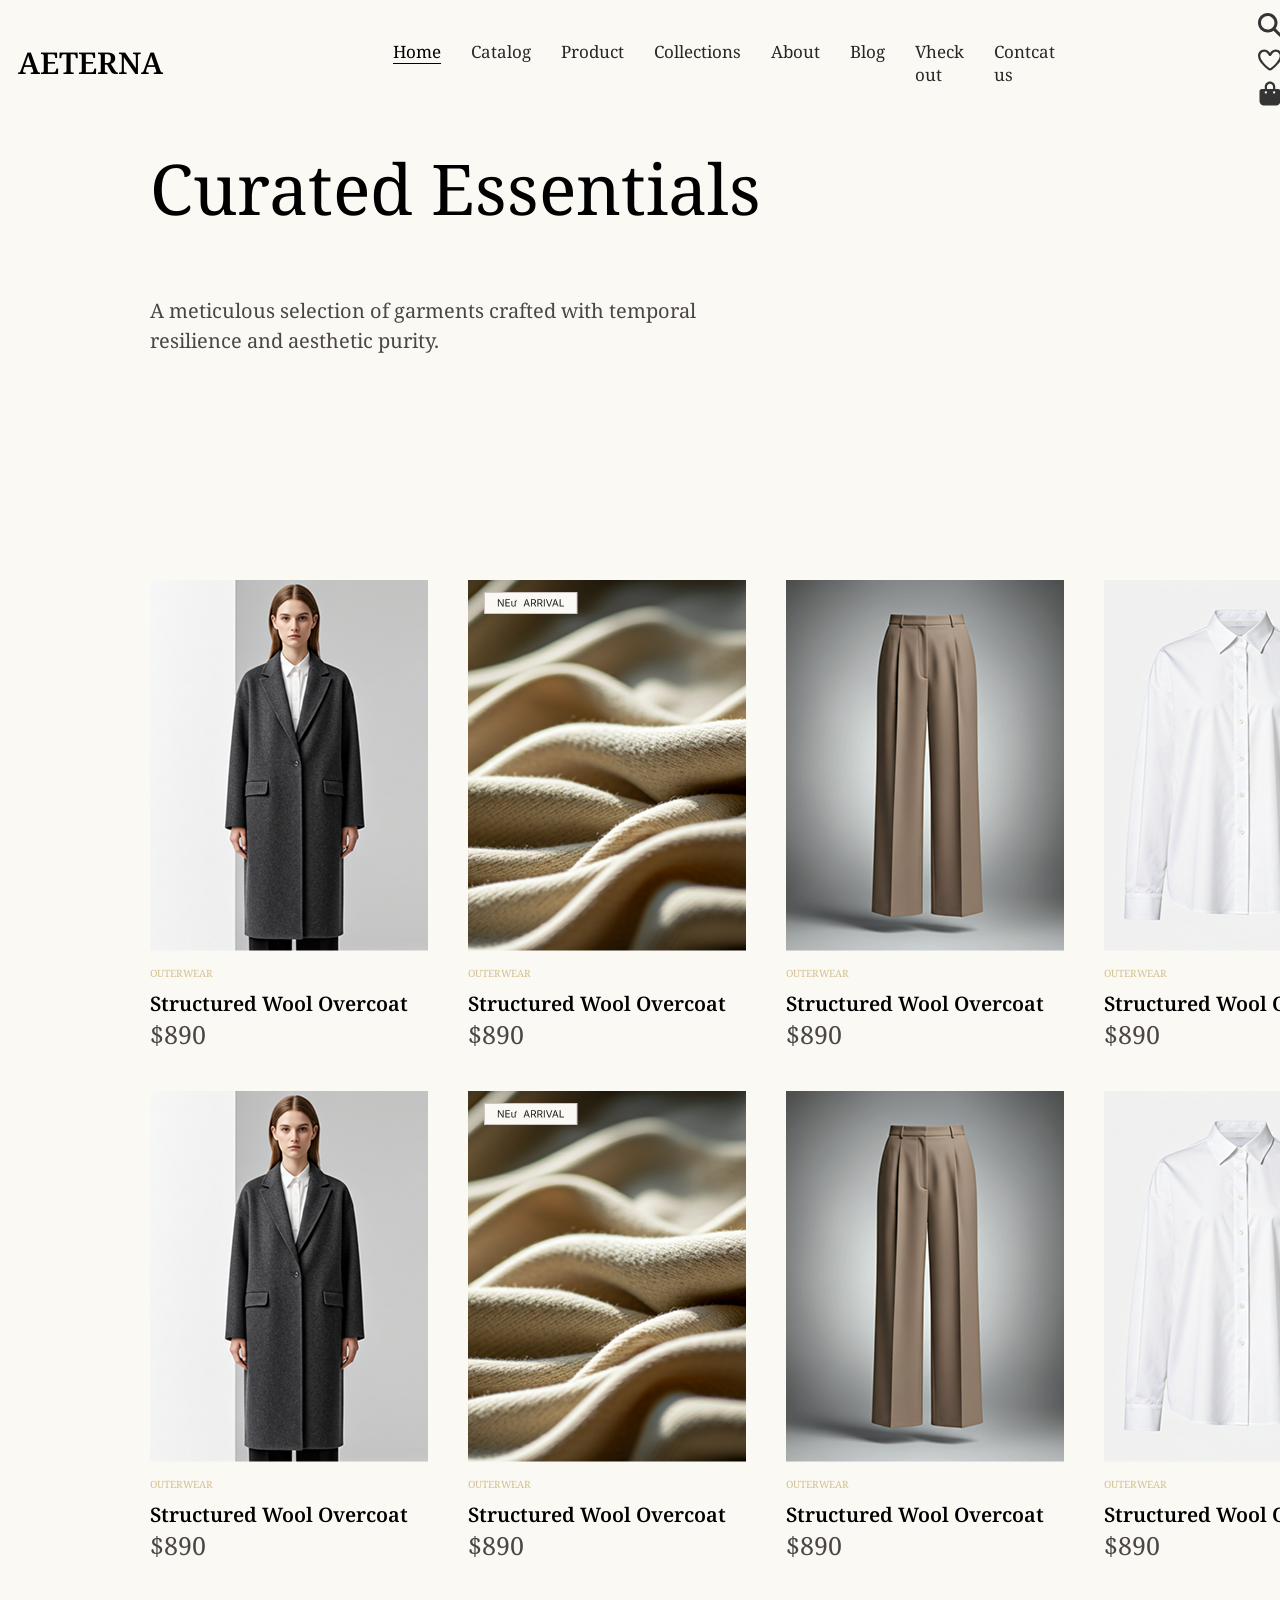
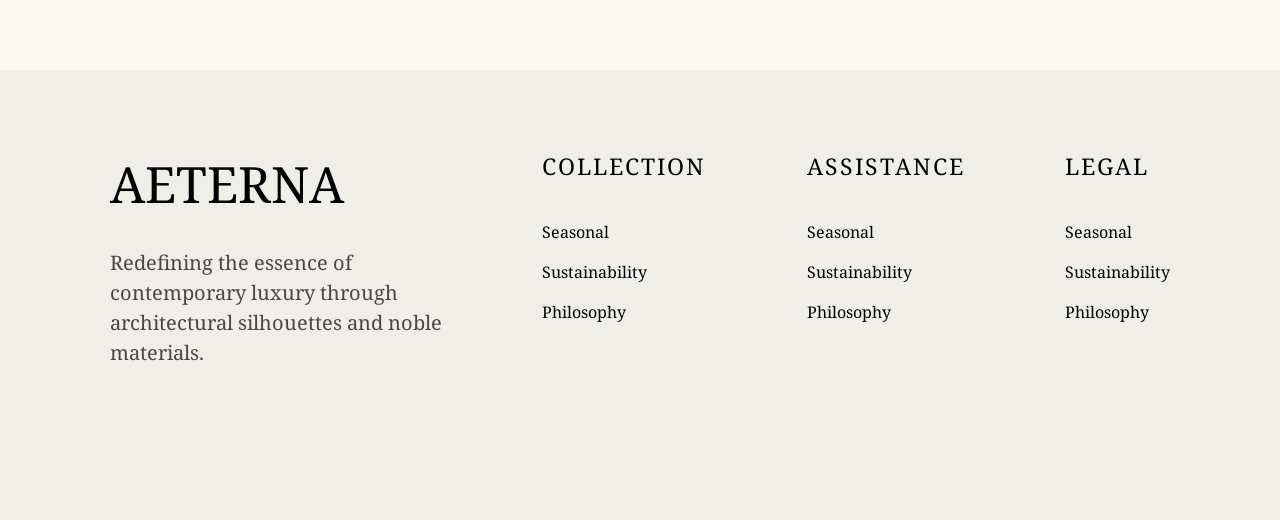
==== index2.html @ ebe58701 "four section" ====
<!doctype html>
<html lang="en">
  <head>
    <meta charset="UTF-8" />
    <meta name="viewport" content="width=device-width, initial-scale=1.0" />
    <title>Document</title>
    <link rel="stylesheet" href="./style2.css" />
  </head>
  <body>
    <header>
      <section class="conteiner1">
        <div class="asist1">
          <div class="flex1">
            <div>
              <p class="text1">AETERNA</p>
            </div>

            <div>
              <ul>
                <li><a class="a1" href="./index.html">Home</a></li>
                <li><a href="./index2.html">Catalog</a></li>
                <li><a href="./index3.html">Product</a></li>
                <li><a href="./index4.html">Collections</a></li>
                <li><a href="./index5.html">About</a></li>
                <li><a href="./index6.html">Blog</a></li>
                <li><a href="./index7.html">Vheck out</a></li>
                <li><a href="./index8.html">Contcat us</a></li>
              </ul>
            </div>

            <div>
              <svg
                class="icon1"
                xmlns="http://www.w3.org/2000/svg"
                viewBox="0 0 640 640"
              >
                <!--!Font Awesome Free v7.2.0 by @fontawesome - https://fontawesome.com License - https://fontawesome.com/license/free Copyright 2026 Fonticons, Inc.-->
                <path
                  fill="rgb(52, 52, 52)"
                  d="M480 272C480 317.9 465.1 360.3 440 394.7L566.6 521.4C579.1 533.9 579.1 554.2 566.6 566.7C554.1 579.2 533.8 579.2 521.3 566.7L394.7 440C360.3 465.1 317.9 480 272 480C157.1 480 64 386.9 64 272C64 157.1 157.1 64 272 64C386.9 64 480 157.1 480 272zM272 416C351.5 416 416 351.5 416 272C416 192.5 351.5 128 272 128C192.5 128 128 192.5 128 272C128 351.5 192.5 416 272 416z"
                />
              </svg>
              <svg
                class="icon1"
                xmlns="http://www.w3.org/2000/svg"
                viewBox="0 0 640 640"
              >
                <!--!Font Awesome Free v7.2.0 by @fontawesome - https://fontawesome.com License - https://fontawesome.com/license/free Copyright 2026 Fonticons, Inc.-->
                <path
                  fill="rgb(52, 52, 52)"
                  d="M442.9 144C415.6 144 389.9 157.1 373.9 179.2L339.5 226.8C335 233 327.8 236.7 320.1 236.7C312.4 236.7 305.2 233 300.7 226.8L266.3 179.2C250.3 157.1 224.6 144 197.3 144C150.3 144 112.2 182.1 112.2 229.1C112.2 279 144.2 327.5 180.3 371.4C221.4 421.4 271.7 465.4 306.2 491.7C309.4 494.1 314.1 495.9 320.2 495.9C326.3 495.9 331 494.1 334.2 491.7C368.7 465.4 419 421.3 460.1 371.4C496.3 327.5 528.2 279 528.2 229.1C528.2 182.1 490.1 144 443.1 144zM335 151.1C360 116.5 400.2 96 442.9 96C516.4 96 576 155.6 576 229.1C576 297.7 533.1 358 496.9 401.9C452.8 455.5 399.6 502 363.1 529.8C350.8 539.2 335.6 543.9 320 543.9C304.4 543.9 289.2 539.2 276.9 529.8C240.4 502 187.2 455.5 143.1 402C106.9 358.1 64 297.7 64 229.1C64 155.6 123.6 96 197.1 96C239.8 96 280 116.5 305 151.1L320 171.8L335 151.1z"
                />
              </svg>
              <svg
                class="icon1"
                xmlns="http://www.w3.org/2000/svg"
                viewBox="0 0 640 640"
              >
                <!--!Font Awesome Free v7.2.0 by @fontawesome - https://fontawesome.com License - https://fontawesome.com/license/free Copyright 2026 Fonticons, Inc.-->
                <path
                  fill="rgb(52, 52, 52)"
                  d="M256 144C256 108.7 284.7 80 320 80C355.3 80 384 108.7 384 144L384 192L256 192L256 144zM208 192L144 192C117.5 192 96 213.5 96 240L96 448C96 501 139 544 192 544L448 544C501 544 544 501 544 448L544 240C544 213.5 522.5 192 496 192L432 192L432 144C432 82.1 381.9 32 320 32C258.1 32 208 82.1 208 144L208 192zM232 240C245.3 240 256 250.7 256 264C256 277.3 245.3 288 232 288C218.7 288 208 277.3 208 264C208 250.7 218.7 240 232 240zM384 264C384 250.7 394.7 240 408 240C421.3 240 432 250.7 432 264C432 277.3 421.3 288 408 288C394.7 288 384 277.3 384 264z"
                />
              </svg>
            </div>
          </div>
        </div>
      </section>
    </header>

    <main>
      <section class="conteiner2">
        <div class="asist2">
          <p class="text2">Curated Essentials</p>
          <p class="text3">
            A meticulous selection of garments crafted with temporal <br />
            resilience and aesthetic purity.
          </p>
        </div>
      </section>

      <section class="conteiner3">
        <div class="asist3">
          <div class="flex3">
            <div>
                <img src="./Container (13).png" alt="">
                <p class="text14">OUTERWEAR</p>
                <p class="text15">Structured Wool Overcoat</p>
                <p class="text16">$890</p>
            </div>

             <div>
                <img src="./Container (14).png" alt="">
                <p class="text14">OUTERWEAR</p>
                <p class="text15">Structured Wool Overcoat</p>
                <p class="text16">$890</p>
            </div>

             <div>
                <img src="./Container (15).png" alt="">
                <p class="text14">OUTERWEAR</p>
                <p class="text15">Structured Wool Overcoat</p>
                <p class="text16">$890</p>
            </div>

             <div>
                <img src="./Container (16).png" alt="">
                <p class="text14">OUTERWEAR</p>
                <p class="text15">Structured Wool Overcoat</p>
                <p class="text16">$890</p>
            </div>

             <div>
                <img src="./Container (17).png" alt="">
                <p class="text14">OUTERWEAR</p>
                <p class="text15">Structured Wool Overcoat</p>
                <p class="text16">$890</p>
            </div>


             <div>
                <img src="./Container (13).png" alt="">
                <p class="text14">OUTERWEAR</p>
                <p class="text15">Structured Wool Overcoat</p>
                <p class="text16">$890</p>
            </div>

             <div>
                <img src="./Container (14).png" alt="">
                <p class="text14">OUTERWEAR</p>
                <p class="text15">Structured Wool Overcoat</p>
                <p class="text16">$890</p>
            </div>

             <div>
                <img src="./Container (15).png" alt="">
                <p class="text14">OUTERWEAR</p>
                <p class="text15">Structured Wool Overcoat</p>
                <p class="text16">$890</p>
            </div>

             <div>
                <img src="./Container (16).png" alt="">
                <p class="text14">OUTERWEAR</p>
                <p class="text15">Structured Wool Overcoat</p>
                <p class="text16">$890</p>
            </div>

             <div>
                <img src="./Container (17).png" alt="">
                <p class="text14">OUTERWEAR</p>
                <p class="text15">Structured Wool Overcoat</p>
                <p class="text16">$890</p>
            </div>
          </div>


           <div class="flex3">
            <div>
                <img src="./Container (13).png" alt="">
                <p class="text14">OUTERWEAR</p>
                <p class="text15">Structured Wool Overcoat</p>
                <p class="text16">$890</p>
            </div>

             <div>
                <img src="./Container (14).png" alt="">
                <p class="text14">OUTERWEAR</p>
                <p class="text15">Structured Wool Overcoat</p>
                <p class="text16">$890</p>
            </div>

             <div>
                <img src="./Container (15).png" alt="">
                <p class="text14">OUTERWEAR</p>
                <p class="text15">Structured Wool Overcoat</p>
                <p class="text16">$890</p>
            </div>

             <div>
                <img src="./Container (16).png" alt="">
                <p class="text14">OUTERWEAR</p>
                <p class="text15">Structured Wool Overcoat</p>
                <p class="text16">$890</p>
            </div>

             <div>
                <img src="./Container (17).png" alt="">
                <p class="text14">OUTERWEAR</p>
                <p class="text15">Structured Wool Overcoat</p>
                <p class="text16">$890</p>
            </div>


             <div>
                <img src="./Container (13).png" alt="">
                <p class="text14">OUTERWEAR</p>
                <p class="text15">Structured Wool Overcoat</p>
                <p class="text16">$890</p>
            </div>

             <div>
                <img src="./Container (14).png" alt="">
                <p class="text14">OUTERWEAR</p>
                <p class="text15">Structured Wool Overcoat</p>
                <p class="text16">$890</p>
            </div>

             <div>
                <img src="./Container (15).png" alt="">
                <p class="text14">OUTERWEAR</p>
                <p class="text15">Structured Wool Overcoat</p>
                <p class="text16">$890</p>
            </div>

             <div>
                <img src="./Container (16).png" alt="">
                <p class="text14">OUTERWEAR</p>
                <p class="text15">Structured Wool Overcoat</p>
                <p class="text16">$890</p>
            </div>

             <div>
                <img src="./Container (17).png" alt="">
                <p class="text14">OUTERWEAR</p>
                <p class="text15">Structured Wool Overcoat</p>
                <p class="text16">$890</p>
            </div>
          </div>


        </div>    
      </section>
    </main>


     <footer>
      <section class="conteiner6">
        <div class="asist6">
          <div class="flex5">
            <div>
              <p class="text10">AETERNA</p>
              <p class="text11">
                Redefining the essence of <br />
                contemporary luxury through <br />
                architectural silhouettes and noble <br />
                materials.
              </p>
            </div>

            <div>
              <p class="text12">COLLECTION</p>
              <p class="text13">Seasonal <br> Sustainability <br> Philosophy</p>
            </div>

             <div>
              <p class="text12">ASSISTANCE</p>
              <p class="text13">Seasonal <br> Sustainability <br> Philosophy</p>
            </div>

             <div>
              <p class="text12">LEGAL</p>
              <p class="text13">Seasonal <br> Sustainability <br> Philosophy</p>
            </div>
          </div>
        </div>
      </section>
    </footer>
  </body>
</html>
---- style2.css ----
@import url('https://fonts.googleapis.com/css2?family=Noto+Serif:ital,wght@0,100..900;1,100..900&display=swap');

*{
    margin: 0;
     font-family: "Noto Serif", serif;
}
.conteiner1{
    width: 100%;
    height: 70px;
    background-color:  #FBF9F4;
}
.asist1{
    padding: 10px 18px;
}
ul{
    display: flex;
    gap: 30px;
    list-style: none;
}
a{
    text-decoration: none;
    font-size: 17px;
        color: rgb(39, 39, 39);
}
.a1{
    color: black;
    width: 30px;
    border-bottom: 1px solid black;
}
.text1{
    font-size: 30px;
    font-weight: 600;
}
.icon1{
    margin-left: 10px;
    width: 30px;
    height: 30px;
}
.flex1{
    display: flex;
    gap: 190px;
    justify-content: space-around;
    align-items: center;
}
.conteiner2{
    width: 100%;
    height: 400px;
     background-color:  #FBF9F4;
}
.asist2{
    padding: 70px 150px;
}
.text2{
    font-size: 70px;
}
.text3{
    color: #4C4546;
    line-height: 30px;
    margin-top: 60px;
    font-size: 20px;
}
.conteiner3{
    width: 100%;
    height: 1200px;
    background-color: #FBF9F4;
}
.asist3{
    padding: 70px 150px;
}
.text14{
    color: #d3c090;
    font-size: 10px;
    margin-top: 10px;
}
.text15{
    font-size: 20px;
    margin-top: 10px;
    font-weight: 600;
}
.text16{
    font-size: 25px;
    color: #4C4546;
}
.flex3{
    width: 1600px;
    display: flex;
    justify-content: space-between;
    overflow-x: auto;
    gap: 40px;
    margin-top: 40px;
}
.flex3::-webkit-scrollbar{
    display: none;
}
.conteiner6{
    width: 100%;
    height: 450px;
    background-color: #F0EEE9;
}
.asist6{
    padding: 80px 60px;
}
.text10{
    font-size: 50px;
}
.text11{
    margin-top: 30px;
    font-size: 20px;
    color: #4C4546;
    line-height: 30px;
}
.text12{
    font-size: 23px;
    letter-spacing: 2px;
}
.flex5{
    justify-content: space-around;
    display: flex;
}
.text13{
    margin-top: 30px;
    line-height: 40px;
}
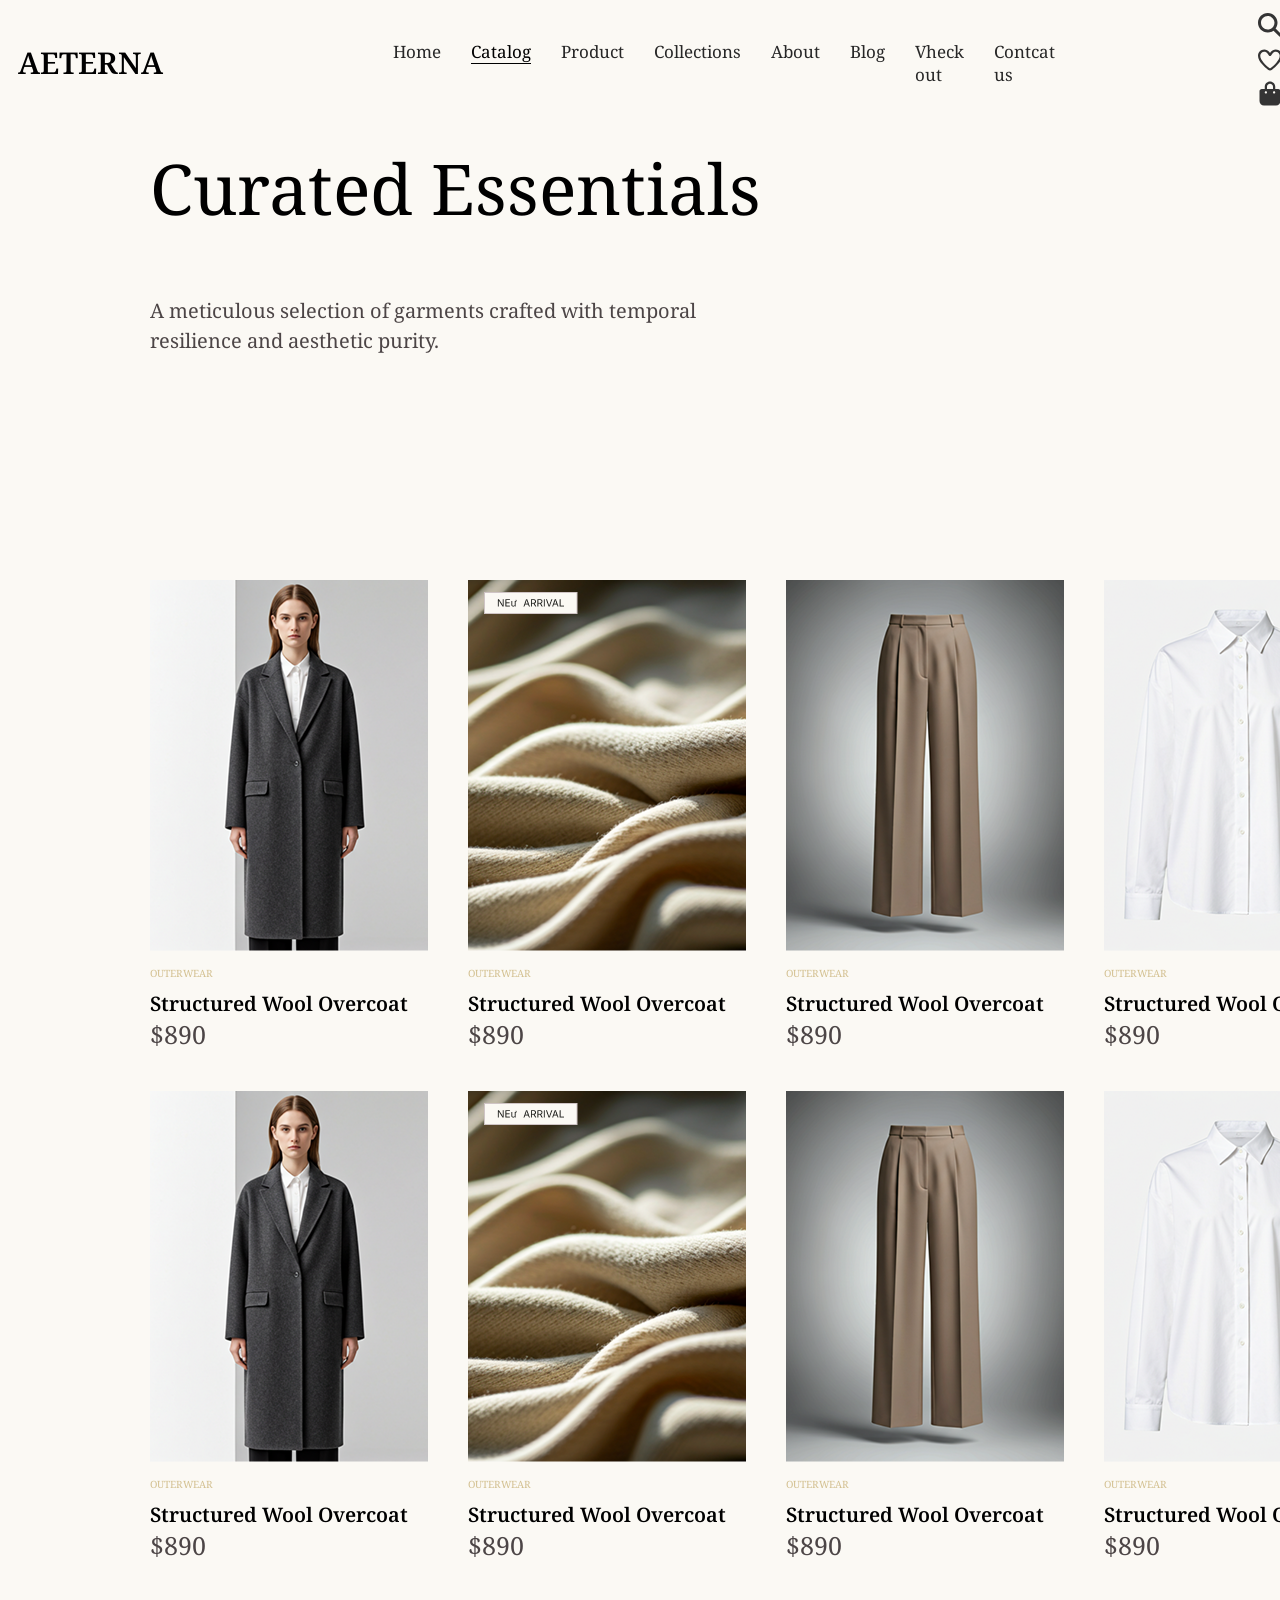
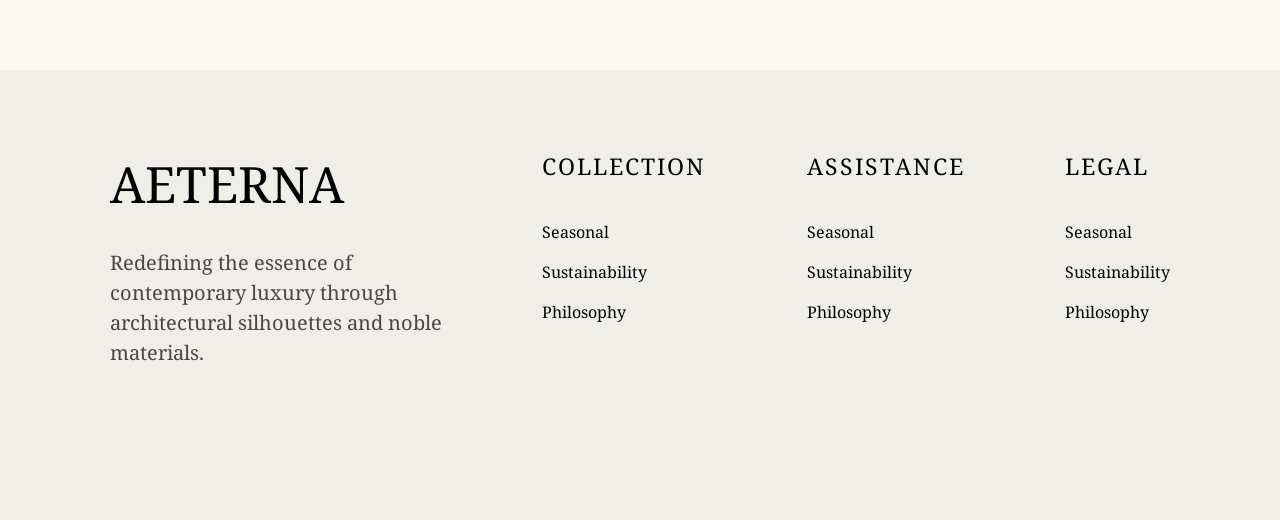
==== commit aa287235: "five section" ====
--- a/index2.html
+++ b/index2.html
@@ -17,8 +17,8 @@
 
             <div>
               <ul>
-                <li><a class="a1" href="./index.html">Home</a></li>
-                <li><a href="./index2.html">Catalog</a></li>
+                <li><a  href="./index.html">Home</a></li>
+                <li><a class="a1" href="./index2.html">Catalog</a></li>
                 <li><a href="./index3.html">Product</a></li>
                 <li><a href="./index4.html">Collections</a></li>
                 <li><a href="./index5.html">About</a></li>
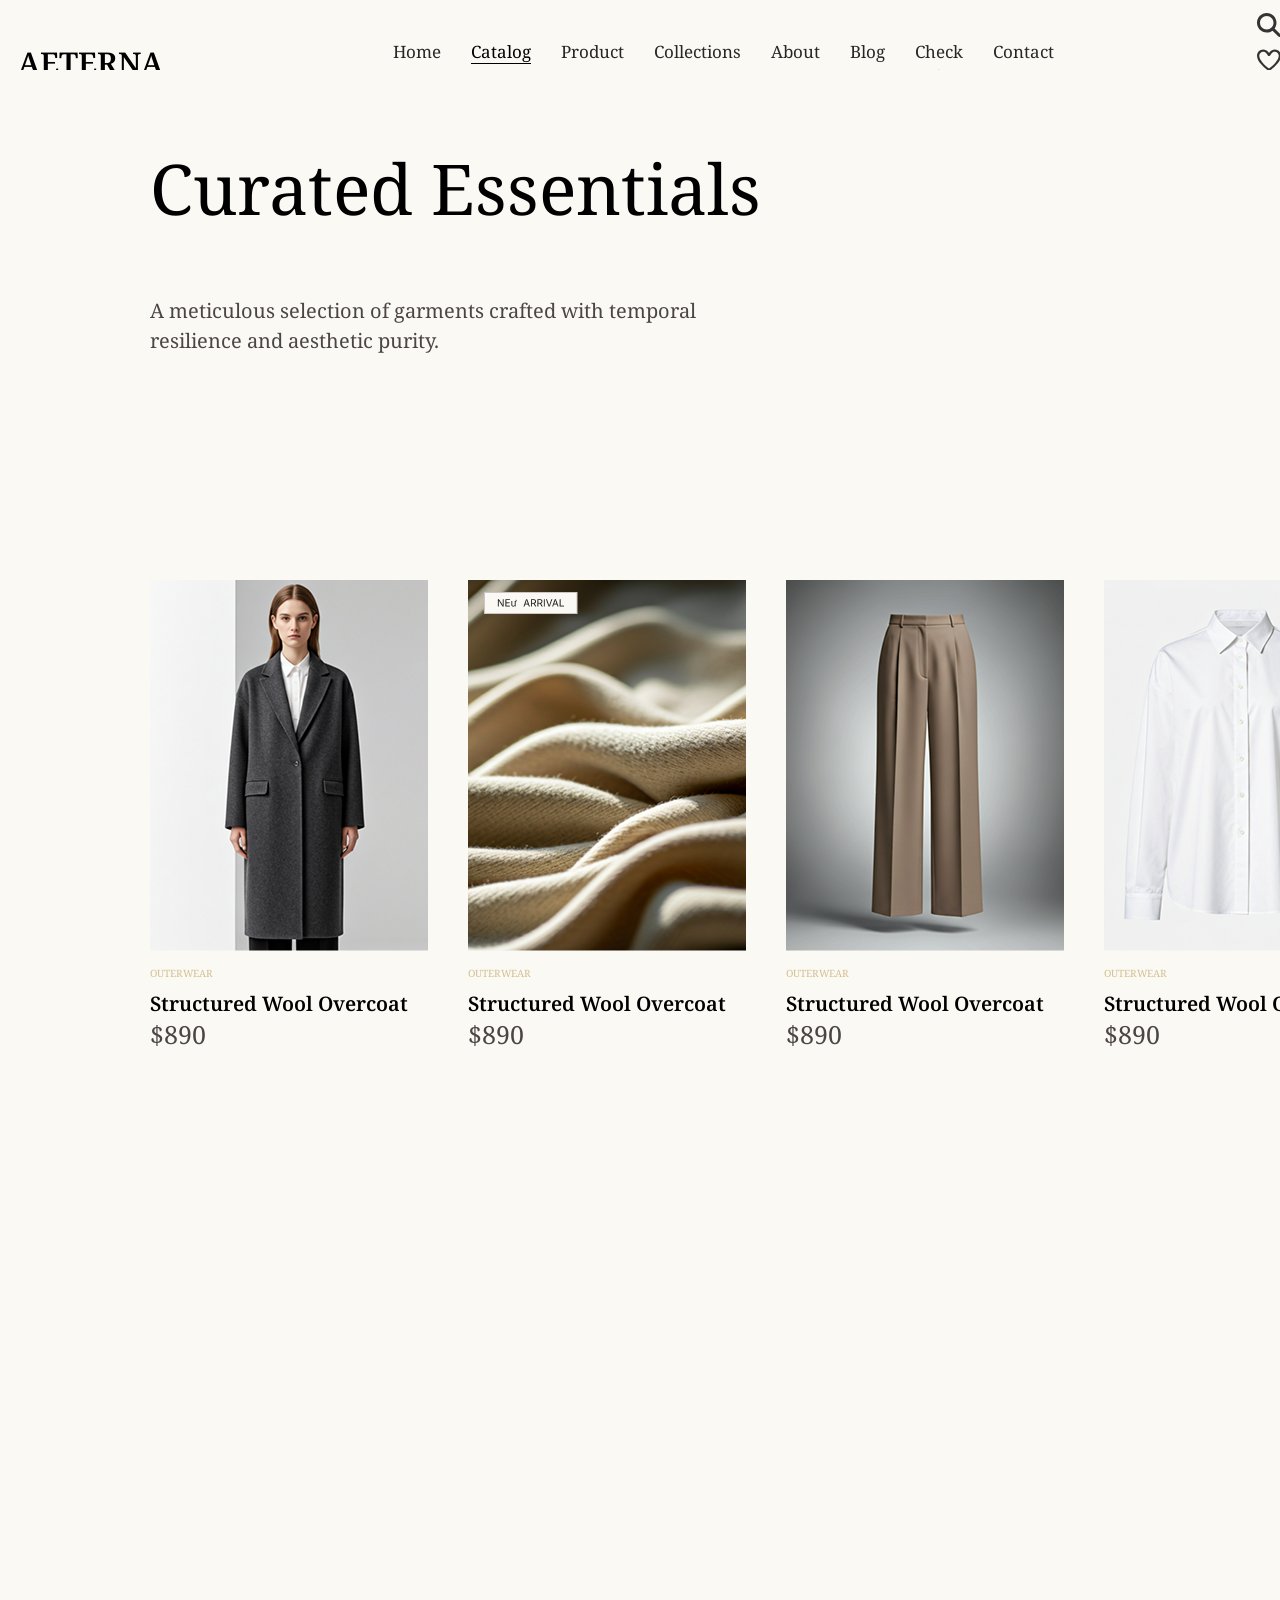
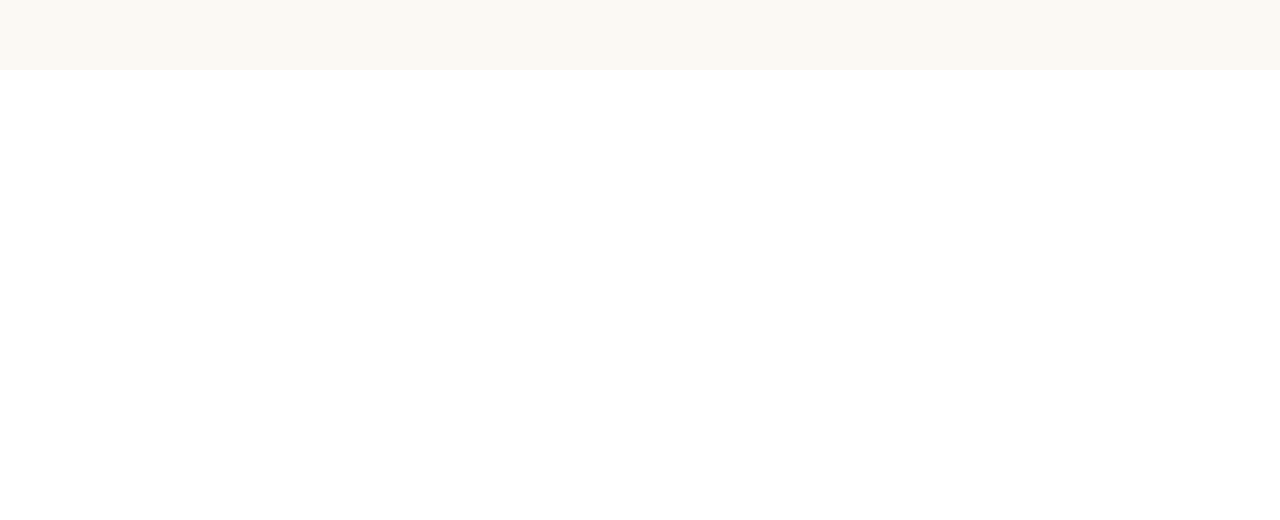
==== commit 29535472: "fiveteen section" ====
--- a/index2.html
+++ b/index2.html
@@ -5,10 +5,11 @@
     <meta name="viewport" content="width=device-width, initial-scale=1.0" />
     <title>Document</title>
     <link rel="stylesheet" href="./style2.css" />
+    <link href="https://unpkg.com/aos@2.3.1/dist/aos.css" rel="stylesheet">
   </head>
   <body>
     <header>
-      <section class="conteiner1">
+      <section class="conteiner1" data-aos="flip-up">
         <div class="asist1">
           <div class="flex1">
             <div>
@@ -17,14 +18,14 @@
 
             <div>
               <ul>
-                <li><a  href="./index.html">Home</a></li>
+                <li><a href="./index.html">Home</a></li>
                 <li><a class="a1" href="./index2.html">Catalog</a></li>
                 <li><a href="./index3.html">Product</a></li>
                 <li><a href="./index4.html">Collections</a></li>
                 <li><a href="./index5.html">About</a></li>
                 <li><a href="./index6.html">Blog</a></li>
-                <li><a href="./index7.html">Vheck out</a></li>
-                <li><a href="./index8.html">Contcat us</a></li>
+                <li><a href="./index7.html">Check out</a></li>
+                <li><a href="./index8.html">Contact us</a></li>
               </ul>
             </div>
 
@@ -69,176 +70,170 @@
     </header>
 
     <main>
-      <section class="conteiner2">
+      <section class="conteiner2" data-aos="flip-up">
         <div class="asist2">
-          <p class="text2">Curated Essentials</p>
-          <p class="text3">
+          <p class="text2" data-aos="fade-up">Curated Essentials</p>
+          <p class="text3" data-aos="fade-up" data-aos-delay="200">
             A meticulous selection of garments crafted with temporal <br />
             resilience and aesthetic purity.
           </p>
         </div>
       </section>
 
-      <section class="conteiner3">
+      <section class="conteiner3" data-aos="flip-up">
         <div class="asist3">
           <div class="flex3">
-            <div>
-                <img src="./Container (13).png" alt="">
-                <p class="text14">OUTERWEAR</p>
-                <p class="text15">Structured Wool Overcoat</p>
-                <p class="text16">$890</p>
-            </div>
-
-             <div>
-                <img src="./Container (14).png" alt="">
-                <p class="text14">OUTERWEAR</p>
-                <p class="text15">Structured Wool Overcoat</p>
-                <p class="text16">$890</p>
-            </div>
-
-             <div>
-                <img src="./Container (15).png" alt="">
-                <p class="text14">OUTERWEAR</p>
-                <p class="text15">Structured Wool Overcoat</p>
-                <p class="text16">$890</p>
-            </div>
-
-             <div>
-                <img src="./Container (16).png" alt="">
-                <p class="text14">OUTERWEAR</p>
-                <p class="text15">Structured Wool Overcoat</p>
-                <p class="text16">$890</p>
-            </div>
-
-             <div>
-                <img src="./Container (17).png" alt="">
-                <p class="text14">OUTERWEAR</p>
-                <p class="text15">Structured Wool Overcoat</p>
-                <p class="text16">$890</p>
-            </div>
-
-
-             <div>
-                <img src="./Container (13).png" alt="">
-                <p class="text14">OUTERWEAR</p>
-                <p class="text15">Structured Wool Overcoat</p>
-                <p class="text16">$890</p>
-            </div>
-
-             <div>
-                <img src="./Container (14).png" alt="">
-                <p class="text14">OUTERWEAR</p>
-                <p class="text15">Structured Wool Overcoat</p>
-                <p class="text16">$890</p>
-            </div>
-
-             <div>
-                <img src="./Container (15).png" alt="">
-                <p class="text14">OUTERWEAR</p>
-                <p class="text15">Structured Wool Overcoat</p>
-                <p class="text16">$890</p>
-            </div>
-
-             <div>
-                <img src="./Container (16).png" alt="">
-                <p class="text14">OUTERWEAR</p>
-                <p class="text15">Structured Wool Overcoat</p>
-                <p class="text16">$890</p>
-            </div>
-
-             <div>
-                <img src="./Container (17).png" alt="">
-                <p class="text14">OUTERWEAR</p>
-                <p class="text15">Structured Wool Overcoat</p>
-                <p class="text16">$890</p>
-            </div>
-          </div>
-
-
-           <div class="flex3">
-            <div>
-                <img src="./Container (13).png" alt="">
-                <p class="text14">OUTERWEAR</p>
-                <p class="text15">Structured Wool Overcoat</p>
-                <p class="text16">$890</p>
-            </div>
-
-             <div>
-                <img src="./Container (14).png" alt="">
-                <p class="text14">OUTERWEAR</p>
-                <p class="text15">Structured Wool Overcoat</p>
-                <p class="text16">$890</p>
-            </div>
-
-             <div>
-                <img src="./Container (15).png" alt="">
-                <p class="text14">OUTERWEAR</p>
-                <p class="text15">Structured Wool Overcoat</p>
-                <p class="text16">$890</p>
-            </div>
-
-             <div>
-                <img src="./Container (16).png" alt="">
-                <p class="text14">OUTERWEAR</p>
-                <p class="text15">Structured Wool Overcoat</p>
-                <p class="text16">$890</p>
-            </div>
-
-             <div>
-                <img src="./Container (17).png" alt="">
-                <p class="text14">OUTERWEAR</p>
-                <p class="text15">Structured Wool Overcoat</p>
-                <p class="text16">$890</p>
-            </div>
-
-
-             <div>
-                <img src="./Container (13).png" alt="">
-                <p class="text14">OUTERWEAR</p>
-                <p class="text15">Structured Wool Overcoat</p>
-                <p class="text16">$890</p>
-            </div>
-
-             <div>
-                <img src="./Container (14).png" alt="">
-                <p class="text14">OUTERWEAR</p>
-                <p class="text15">Structured Wool Overcoat</p>
-                <p class="text16">$890</p>
-            </div>
-
-             <div>
-                <img src="./Container (15).png" alt="">
-                <p class="text14">OUTERWEAR</p>
-                <p class="text15">Structured Wool Overcoat</p>
-                <p class="text16">$890</p>
-            </div>
-
-             <div>
-                <img src="./Container (16).png" alt="">
-                <p class="text14">OUTERWEAR</p>
-                <p class="text15">Structured Wool Overcoat</p>
-                <p class="text16">$890</p>
-            </div>
-
-             <div>
-                <img src="./Container (17).png" alt="">
-                <p class="text14">OUTERWEAR</p>
-                <p class="text15">Structured Wool Overcoat</p>
-                <p class="text16">$890</p>
-            </div>
-          </div>
-
-
-        </div>    
+            <div data-aos="flip-left" data-aos-delay="100">
+              <img src="./Container (13).png" alt="" />
+              <p class="text14">OUTERWEAR</p>
+              <p class="text15">Structured Wool Overcoat</p>
+              <p class="text16">$890</p>
+            </div>
+
+            <div data-aos="flip-left" data-aos-delay="200">
+              <img src="./Container (14).png" alt="" />
+              <p class="text14">OUTERWEAR</p>
+              <p class="text15">Structured Wool Overcoat</p>
+              <p class="text16">$890</p>
+            </div>
+
+            <div data-aos="flip-left" data-aos-delay="300">
+              <img src="./Container (15).png" alt="" />
+              <p class="text14">OUTERWEAR</p>
+              <p class="text15">Structured Wool Overcoat</p>
+              <p class="text16">$890</p>
+            </div>
+
+            <div data-aos="flip-left" data-aos-delay="400">
+              <img src="./Container (16).png" alt="" />
+              <p class="text14">OUTERWEAR</p>
+              <p class="text15">Structured Wool Overcoat</p>
+              <p class="text16">$890</p>
+            </div>
+
+            <div data-aos="flip-left" data-aos-delay="500">
+              <img src="./Container (17).png" alt="" />
+              <p class="text14">OUTERWEAR</p>
+              <p class="text15">Structured Wool Overcoat</p>
+              <p class="text16">$890</p>
+            </div>
+
+            <div data-aos="flip-left" data-aos-delay="600">
+              <img src="./Container (13).png" alt="" />
+              <p class="text14">OUTERWEAR</p>
+              <p class="text15">Structured Wool Overcoat</p>
+              <p class="text16">$890</p>
+            </div>
+
+            <div data-aos="flip-left" data-aos-delay="700">
+              <img src="./Container (14).png" alt="" />
+              <p class="text14">OUTERWEAR</p>
+              <p class="text15">Structured Wool Overcoat</p>
+              <p class="text16">$890</p>
+            </div>
+
+            <div data-aos="flip-left" data-aos-delay="800">
+              <img src="./Container (15).png" alt="" />
+              <p class="text14">OUTERWEAR</p>
+              <p class="text15">Structured Wool Overcoat</p>
+              <p class="text16">$890</p>
+            </div>
+
+            <div data-aos="flip-left" data-aos-delay="900">
+              <img src="./Container (16).png" alt="" />
+              <p class="text14">OUTERWEAR</p>
+              <p class="text15">Structured Wool Overcoat</p>
+              <p class="text16">$890</p>
+            </div>
+
+            <div data-aos="flip-left" data-aos-delay="1000">
+              <img src="./Container (17).png" alt="" />
+              <p class="text14">OUTERWEAR</p>
+              <p class="text15">Structured Wool Overcoat</p>
+              <p class="text16">$890</p>
+            </div>
+          </div>
+
+          <div class="flex3">
+            <div data-aos="flip-left" data-aos-delay="1100">
+              <img src="./Container (13).png" alt="" />
+              <p class="text14">OUTERWEAR</p>
+              <p class="text15">Structured Wool Overcoat</p>
+              <p class="text16">$890</p>
+            </div>
+
+            <div data-aos="flip-left" data-aos-delay="1200">
+              <img src="./Container (14).png" alt="" />
+              <p class="text14">OUTERWEAR</p>
+              <p class="text15">Structured Wool Overcoat</p>
+              <p class="text16">$890</p>
+            </div>
+
+            <div data-aos="flip-left" data-aos-delay="1300">
+              <img src="./Container (15).png" alt="" />
+              <p class="text14">OUTERWEAR</p>
+              <p class="text15">Structured Wool Overcoat</p>
+              <p class="text16">$890</p>
+            </div>
+
+            <div data-aos="flip-left" data-aos-delay="1400">
+              <img src="./Container (16).png" alt="" />
+              <p class="text14">OUTERWEAR</p>
+              <p class="text15">Structured Wool Overcoat</p>
+              <p class="text16">$890</p>
+            </div>
+
+            <div data-aos="flip-left" data-aos-delay="1500">
+              <img src="./Container (17).png" alt="" />
+              <p class="text14">OUTERWEAR</p>
+              <p class="text15">Structured Wool Overcoat</p>
+              <p class="text16">$890</p>
+            </div>
+
+            <div data-aos="flip-left" data-aos-delay="1600">
+              <img src="./Container (13).png" alt="" />
+              <p class="text14">OUTERWEAR</p>
+              <p class="text15">Structured Wool Overcoat</p>
+              <p class="text16">$890</p>
+            </div>
+
+            <div data-aos="flip-left" data-aos-delay="1700">
+              <img src="./Container (14).png" alt="" />
+              <p class="text14">OUTERWEAR</p>
+              <p class="text15">Structured Wool Overcoat</p>
+              <p class="text16">$890</p>
+            </div>
+
+            <div data-aos="flip-left" data-aos-delay="1800">
+              <img src="./Container (15).png" alt="" />
+              <p class="text14">OUTERWEAR</p>
+              <p class="text15">Structured Wool Overcoat</p>
+              <p class="text16">$890</p>
+            </div>
+
+            <div data-aos="flip-left" data-aos-delay="1900">
+              <img src="./Container (16).png" alt="" />
+              <p class="text14">OUTERWEAR</p>
+              <p class="text15">Structured Wool Overcoat</p>
+              <p class="text16">$890</p>
+            </div>
+
+            <div data-aos="flip-left" data-aos-delay="2000">
+              <img src="./Container (17).png" alt="" />
+              <p class="text14">OUTERWEAR</p>
+              <p class="text15">Structured Wool Overcoat</p>
+              <p class="text16">$890</p>
+            </div>
+          </div>
+        </div>
       </section>
     </main>
 
-
-     <footer>
-      <section class="conteiner6">
+    <footer>
+      <section class="conteiner6" data-aos="flip-up">
         <div class="asist6">
           <div class="flex5">
-            <div>
+            <div data-aos="fade-up">
               <p class="text10">AETERNA</p>
               <p class="text11">
                 Redefining the essence of <br />
@@ -248,23 +243,39 @@
               </p>
             </div>
 
-            <div>
+            <div data-aos="fade-up" data-aos-delay="200">
               <p class="text12">COLLECTION</p>
-              <p class="text13">Seasonal <br> Sustainability <br> Philosophy</p>
-            </div>
-
-             <div>
+              <p class="text13">
+                Seasonal <br />
+                Sustainability <br />
+                Philosophy
+              </p>
+            </div>
+
+            <div data-aos="fade-up" data-aos-delay="300">
               <p class="text12">ASSISTANCE</p>
-              <p class="text13">Seasonal <br> Sustainability <br> Philosophy</p>
-            </div>
-
-             <div>
+              <p class="text13">
+                Seasonal <br />
+                Sustainability <br />
+                Philosophy
+              </p>
+            </div>
+
+            <div data-aos="fade-up" data-aos-delay="400">
               <p class="text12">LEGAL</p>
-              <p class="text13">Seasonal <br> Sustainability <br> Philosophy</p>
+              <p class="text13">
+                Seasonal <br />
+                Sustainability <br />
+                Philosophy
+              </p>
             </div>
           </div>
         </div>
       </section>
     </footer>
+     <script src="https://unpkg.com/aos@2.3.1/dist/aos.js"></script>
+    <script>
+  AOS.init({ disable: 'mobile' });
+</script>
   </body>
 </html>
--- a/style2.css
+++ b/style2.css
@@ -1,123 +1,233 @@
-   @import url('https://fonts.googleapis.com/css2?family=Noto+Serif:ital,wght@0,100..900;1,100..900&display=swap');
+@import url("https://fonts.googleapis.com/css2?family=Noto+Serif:ital,wght@0,100..900;1,100..900&display=swap");
 
-*{
-    margin: 0;
-     font-family: "Noto Serif", serif;
-}
-.conteiner1{
+* {
+  margin: 0;
+  font-family: "Noto Serif", serif;
+}
+.conteiner1 {
+  width: 100%;
+  height: 70px;
+  background-color: #fbf9f4;
+  box-shadow: 0 2px 10px rgba(0,0,0,0.1);
+}
+.asist1 {
+  padding: 10px 18px;
+}
+ul {
+  display: flex;
+  gap: 30px;
+  list-style: none;
+}
+a {
+  text-decoration: none;
+  font-size: 17px;
+  color: rgb(39, 39, 39);
+}
+.a1 {
+  color: black;
+  width: 30px;
+  border-bottom: 1px solid black;
+}
+.text1 {
+  font-size: 30px;
+  font-weight: 600;
+}
+.icon1 {
+  margin-left: 10px;
+  width: 30px;
+  height: 30px;
+}
+.flex1 {
+  display: flex;
+  gap: 190px;
+  justify-content: space-around;
+  align-items: center;
+}
+.conteiner2 {
+  width: 100%;
+  height: 400px;
+  background-color: #fbf9f4;
+}
+.asist2 {
+  padding: 70px 150px;
+}
+.text2 {
+  font-size: 70px;
+}
+.text3 {
+  color: #4c4546;
+  line-height: 30px;
+  margin-top: 60px;
+  font-size: 20px;
+}
+.conteiner3 {
+  width: 100%;
+  height: 1200px;
+  background-color: #fbf9f4;
+}
+.asist3 {
+  padding: 70px 150px;
+}
+.text14 {
+  color: #d3c090;
+  font-size: 10px;
+  margin-top: 10px;
+}
+.text15 {
+  font-size: 20px;
+  margin-top: 10px;
+  font-weight: 600;
+}
+.text16 {
+  font-size: 25px;
+  color: #4c4546;
+}
+.flex3 {
+  width: 1600px;
+  display: flex;
+  justify-content: space-between;
+  overflow-x: auto;
+  gap: 40px;
+  margin-top: 40px;
+}
+.flex3::-webkit-scrollbar {
+  display: none;
+}
+.conteiner6 {
+  width: 100%;
+  height: 450px;
+  background-color: #f0eee9;
+}
+.asist6 {
+  padding: 80px 60px;
+}
+.text10 {
+  font-size: 50px;
+}
+.text11 {
+  margin-top: 30px;
+  font-size: 20px;
+  color: #4c4546;
+  line-height: 30px;
+}
+.text12 {
+  font-size: 23px;
+  letter-spacing: 2px;
+}
+.flex5 {
+  justify-content: space-around;
+  display: flex;
+}
+.text13 {
+  margin-top: 30px;
+  line-height: 40px;
+}
+@media (max-width: 640px) {
+   *{
+    transform: none;
+    transition: none;
+    animation: none;
+  }
+  .conteiner1 {
+    height: auto;
+    padding: 20px;
+  }
+  .asist1 {
+    padding: 10px;
+  }
+  .conteiner2 {
+    height: auto;
+    padding: 20px;
+  }
+  .asist2 {
+    padding: 10px;
+  }
+  .conteiner3 {
+    height: auto;
+    padding: 20px;
+    padding-bottom: 40px;
+  }
+  .asist3 {
+    padding: 10px;
+  }
+  .conteiner6 {
+    height: auto;
+    padding: 20px;
+    padding-bottom: 40px;
+  }
+  .asist6 {
+    padding: 10px;
+  }
+  .flex1 {
+    flex-direction: column;
+    gap: 20px;
+  }
+  ul {
+    flex-wrap: wrap;
+    justify-content: center;
+    gap: 15px;
+    padding: 0;
+  }
+  a {
+    font-size: 15px;
+  }
+  .text1 {
+    font-size: 28px;
+  }
+  .icon1 {
+    width: 25px;
+    height: 25px;
+  }
+  .text2 {
+    font-size: 40px;
+    line-height: 50px;
+  }
+  .text3 {
+    font-size: 18px;
+    line-height: 28px;
+    margin-top: 25px;
+  }
+  .flex3 {
     width: 100%;
-    height: 70px;
-    background-color:  #FBF9F4;
-}
-.asist1{
-    padding: 10px 18px;
-}
-ul{
-    display: flex;
-    gap: 30px;
-    list-style: none;
-}
-a{
-    text-decoration: none;
-    font-size: 17px;
-        color: rgb(39, 39, 39);
-}
-.a1{
-    color: black;
-    width: 30px;
-    border-bottom: 1px solid black;
-}
-.text1{
-    font-size: 30px;
-    font-weight: 600;
-}
-.icon1{
-    margin-left: 10px;
-    width: 30px;
-    height: 30px;
-}
-.flex1{
-    display: flex;
-    gap: 190px;
-    justify-content: space-around;
-    align-items: center;
-}
-.conteiner2{
-    width: 100%;
-    height: 400px;
-     background-color:  #FBF9F4;
-}
-.asist2{
-    padding: 70px 150px;
-}
-.text2{
-    font-size: 70px;
-}
-.text3{
-    color: #4C4546;
-    line-height: 30px;
-    margin-top: 60px;
-    font-size: 20px;
-}
-.conteiner3{
-    width: 100%;
-    height: 1200px;
-    background-color: #FBF9F4;
-}
-.asist3{
-    padding: 70px 150px;
-}
-.text14{
-    color: #d3c090;
-    font-size: 10px;
-    margin-top: 10px;
-}
-.text15{
-    font-size: 20px;
-    margin-top: 10px;
-    font-weight: 600;
-}
-.text16{
-    font-size: 25px;
-    color: #4C4546;
-}
-.flex3{
-    width: 1600px;
-    display: flex;
-    justify-content: space-between;
-    overflow-x: auto;
+    display: grid;
+    grid-template-columns: 1fr;
     gap: 40px;
     margin-top: 40px;
-}
-.flex3::-webkit-scrollbar{
-    display: none;
-}
-.conteiner6{
+  }
+  .flex3 img {
     width: 100%;
-    height: 450px;
-    background-color: #F0EEE9;
-}
-.asist6{
-    padding: 80px 60px;
-}
-.text10{
-    font-size: 50px;
-}
-.text11{
-    margin-top: 30px;
+    max-width: 320px;
+  }
+  .text14 {
+    font-size: 12px;
+    text-align: center;
+  }
+  .text15 {
     font-size: 20px;
-    color: #4C4546;
-    line-height: 30px;
-}
-.text12{
-    font-size: 23px;
-    letter-spacing: 2px;
-}
-.flex5{
-    justify-content: space-around;
-    display: flex;
-}
-.text13{
-    margin-top: 30px;
-    line-height: 40px;
-}+    text-align: center;
+  }
+  .text16 {
+    font-size: 22px;
+    text-align: center;
+  }
+  .flex5 {
+    flex-direction: column;
+    gap: 40px;
+  }
+  .text10 {
+    font-size: 38px;
+  }
+  .text11 {
+    font-size: 18px;
+    line-height: 28px;
+  }
+  .text12 {
+    font-size: 20px;
+  }
+  .text13 {
+    line-height: 32px;
+  }
+  .text1 {
+    animation: none;
+  }
+}
